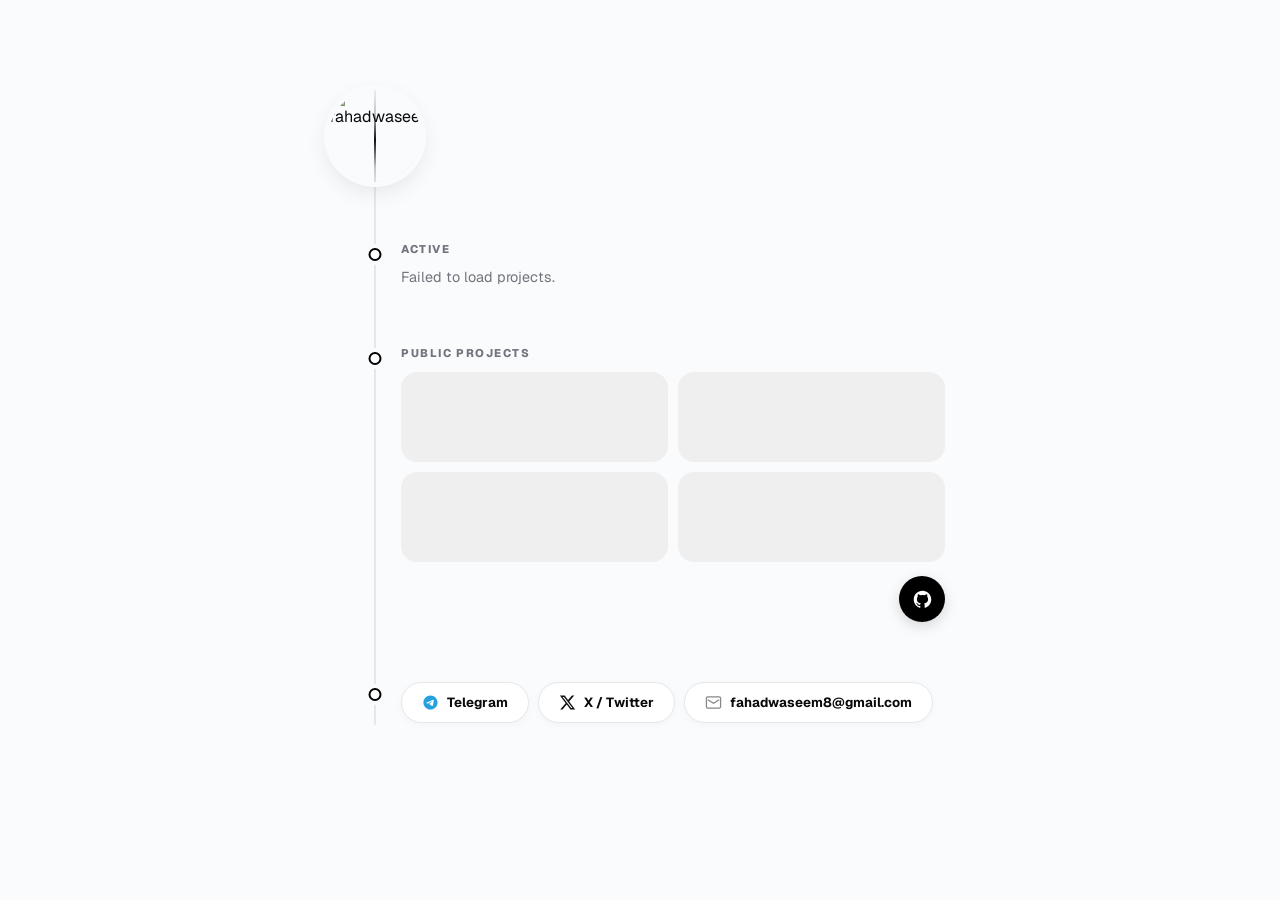
==== index.html @ f8cace6e "added github homepage" ====
<!doctype html>
<html lang="en">
  <head>
    <meta charset="UTF-8" />
    <meta name="viewport" content="width=device-width, initial-scale=1.0" />
    <title>Fahad Waseem</title>
    <link rel="stylesheet" href="style.css" />
    <link
      href="https://fonts.googleapis.com/css2?family=Geist:wght@400;600;800;900&display=swap"
      rel="stylesheet"
    />
  </head>
  <body>
    <div class="canvas">
      <div class="thread" id="thread">
        <div class="spark"></div>
      </div>

      <div class="node node-avatar">
        <div class="dot-avatar">
          <img id="ava" class="ava" alt="avatar" />
        </div>
      </div>

      <div class="node">
        <div class="dot dot-green"></div>
        <div class="lbl">Active</div>
        <div id="active-wrap">
          <div class="skel skel-active"></div>
        </div>
      </div>

      <div class="node">
        <div class="dot"></div>
        <div class="lbl">Public Projects</div>
        <div id="grid-wrap">
          <div class="skel-grid">
            <div class="skel skel-card"></div>
            <div class="skel skel-card"></div>
            <div class="skel skel-card"></div>
            <div class="skel skel-card"></div>
          </div>
        </div>
        <div class="proj-foot">
          <a
            id="github-btn"
            target="_blank"
            rel="noopener noreferrer"
            class="gh-btn"
            title="GitHub"
          >
            <svg viewBox="0 0 24 24" fill="currentColor">
              <path
                d="M12 2C6.477 2 2 6.477 2 12c0 4.418 2.865 8.166 6.839 9.489.5.092.682-.217.682-.482 0-.237-.009-.868-.013-1.703-2.782.604-3.369-1.342-3.369-1.342-.454-1.155-1.11-1.463-1.11-1.463-.908-.62.069-.608.069-.608 1.003.07 1.531 1.03 1.531 1.03.892 1.529 2.341 1.087 2.91.832.092-.647.35-1.088.636-1.338-2.22-.253-4.555-1.11-4.555-4.943 0-1.091.39-1.984 1.029-2.683-.103-.253-.446-1.27.098-2.647 0 0 .84-.269 2.75 1.025A9.578 9.578 0 0 1 12 6.836a9.59 9.59 0 0 1 2.504.337c1.909-1.294 2.747-1.025 2.747-1.025.546 1.377.203 2.394.1 2.647.64.699 1.028 1.592 1.028 2.683 0 3.842-2.339 4.687-4.566 4.935.359.309.678.919.678 1.852 0 1.336-.012 2.415-.012 2.741 0 .267.18.578.688.48C19.138 20.163 22 16.418 22 12c0-5.523-4.477-10-10-10z"
              />
            </svg>
          </a>
        </div>
      </div>

      <div class="node">
        <div class="dot"></div>
        <div id="slist" class="socials"></div>
      </div>
    </div>

    <div id="toast" class="toast">Copied</div>

    <script src="info.js"></script>
    <script src="script.js"></script>
  </body>
</html>
---- style.css ----
@property --angle {
  syntax: "<angle>";
  initial-value: 0deg;
  inherits: false;
}

:root {
  --bg: #fafbfc;
  --fg: #0a0a0b;
  --muted: #73737d;
  --border: #e5e7eb;
  --card: #ffffff;
  --accent: #000000;
  --green: #16a34a;
  --green-bg: #dcfce7;
  --ava: 80px;
  --dot-x: 54px;
  --gap: 22px;
}

*,
*::before,
*::after {
  margin: 0;
  padding: 0;
  box-sizing: border-box;
  -webkit-tap-highlight-color: transparent;
}

body {
  font-family: "Geist", sans-serif;
  background: var(--bg);
  color: var(--fg);
  min-height: 100dvh;
  display: flex;
  justify-content: center;
  overflow-x: hidden;
}

.canvas {
  width: 100%;
  max-width: 650px;
  padding: 70px 20px 80px 0;
  position: relative;
}

/* ── Thread ── */
.thread {
  position: absolute;
  left: var(--dot-x);
  top: 70px;
  width: 2px;
  background: var(--border);
  border-radius: 2px;
  transform: translateX(-50%);
  overflow: hidden;
}

.spark {
  position: absolute;
  left: 0;
  width: 100%;
  height: 90px;
  border-radius: 2px;
  transition: background 0.4s ease;
}

/* ── Nodes ── */
.node {
  position: relative;
  padding-left: calc(var(--dot-x) + var(--gap));
  margin-bottom: 60px;
  animation: fadeUp 0.7s cubic-bezier(0.2, 1, 0.2, 1) backwards;
}
.node:nth-child(2) {
  animation-delay: 0.05s;
}
.node:nth-child(3) {
  animation-delay: 0.12s;
}
.node:nth-child(4) {
  animation-delay: 0.19s;
}
.node:nth-child(5) {
  animation-delay: 0.26s;
}

@keyframes fadeUp {
  from {
    opacity: 0;
    transform: translateY(22px);
  }
  to {
    opacity: 1;
    transform: translateY(0);
  }
}

/* ── Avatar ── */
.dot-avatar {
  position: absolute;
  left: var(--dot-x);
  top: 0;
  transform: translateX(-50%);
  z-index: 3;
}

.ava {
  width: var(--ava);
  height: var(--ava);
  border-radius: 50%;
  object-fit: cover;
  display: block;
  box-shadow:
    0 0 0 5px var(--bg),
    0 8px 24px rgba(0, 0, 0, 0.1);
  transition:
    transform 0.5s cubic-bezier(0.34, 1.56, 0.64, 1),
    box-shadow 0.4s;
}
.ava:hover {
  transform: scale(1.08) rotate(-4deg);
}
.ava.pulse-green {
  box-shadow:
    0 0 0 5px var(--bg),
    0 0 0 8px rgba(22, 163, 74, 0.3),
    0 8px 24px rgba(0, 0, 0, 0.1);
}

.node-avatar {
  min-height: var(--ava);
}

/* ── Dots ── */
.dot {
  position: absolute;
  left: var(--dot-x);
  top: 6px;
  transform: translateX(-50%);
  width: 13px;
  height: 13px;
  border-radius: 50%;
  background: var(--card);
  border: 2.5px solid var(--accent);
  box-shadow: 0 0 0 4px var(--bg);
  z-index: 3;
  transition:
    background 0.3s,
    border-color 0.3s,
    box-shadow 0.3s;
}

.dot.green {
  background: var(--green);
  border-color: var(--green);
  box-shadow:
    0 0 0 4px var(--bg),
    0 0 0 7px rgba(22, 163, 74, 0.35);
  animation: dotPulse 1.8s ease-in-out infinite;
}

@keyframes dotPulse {
  0%,
  100% {
    box-shadow:
      0 0 0 4px var(--bg),
      0 0 0 7px rgba(22, 163, 74, 0.35);
  }
  50% {
    box-shadow:
      0 0 0 4px var(--bg),
      0 0 0 12px rgba(22, 163, 74, 0);
  }
}

/* ── Section label ── */
.lbl {
  display: block;
  font-size: 0.7rem;
  font-weight: 800;
  text-transform: uppercase;
  letter-spacing: 0.14em;
  color: var(--muted);
  margin-bottom: 12px;
}

/* ── Active card ── */
.active-card {
  --r: 22px;
  display: flex;
  flex-direction: column;
  gap: 11px;
  background: var(--card);
  border: 1.5px solid var(--border);
  border-radius: var(--r);
  padding: 26px 28px;
  text-decoration: none;
  color: inherit;
  box-shadow: 0 12px 32px rgba(0, 0, 0, 0.04);
  position: relative;
  isolation: isolate;
  transition:
    transform 0.35s cubic-bezier(0.16, 1, 0.3, 1),
    box-shadow 0.35s,
    border-color 0.3s;
}
.active-card:hover {
  transform: translateY(-3px) scale(1.005);
  box-shadow: 0 20px 44px rgba(0, 0, 0, 0.08);
}

.active-card::before {
  content: "";
  position: absolute;
  inset: -2px;
  border-radius: calc(var(--r) + 2px);
  background: conic-gradient(
    from var(--angle),
    transparent 0deg,
    #16a34a 40deg,
    #4ade80 70deg,
    #16a34a 110deg,
    transparent 160deg
  );
  -webkit-mask:
    linear-gradient(#fff 0 0) content-box,
    linear-gradient(#fff 0 0);
  -webkit-mask-composite: xor;
  mask-composite: exclude;
  padding: 2px;
  opacity: 0;
  z-index: -1;
  pointer-events: none;
  animation: traceSpin 1.6s linear infinite;
  transition: opacity 0.3s;
}

.active-card.traced::before {
  opacity: 1;
}

@keyframes traceSpin {
  to {
    --angle: 360deg;
  }
}

.active-top {
  display: flex;
  align-items: flex-start;
  justify-content: space-between;
  gap: 10px;
}
.active-name {
  font-size: 1.5rem;
  font-weight: 800;
  letter-spacing: -0.03em;
  line-height: 1.1;
  flex: 1;
}
.badge {
  display: inline-flex;
  align-items: center;
  gap: 5px;
  font-size: 0.68rem;
  font-weight: 800;
  letter-spacing: 0.07em;
  color: var(--green);
  background: var(--green-bg);
  border-radius: 100px;
  padding: 4px 10px;
  flex-shrink: 0;
  margin-top: 2px;
}
.badge::before {
  content: "";
  width: 6px;
  height: 6px;
  background: var(--green);
  border-radius: 50%;
  animation: badgeDot 2s infinite;
}
@keyframes badgeDot {
  0%,
  100% {
    opacity: 1;
    transform: scale(1);
  }
  50% {
    opacity: 0.4;
    transform: scale(0.7);
  }
}

.active-desc {
  font-size: 0.93rem;
  color: var(--muted);
  line-height: 1.65;
}
.active-meta {
  display: flex;
  align-items: center;
  gap: 12px;
  margin-top: 2px;
}
.stars {
  display: inline-flex;
  align-items: center;
  gap: 4px;
  font-size: 0.78rem;
  font-weight: 800;
  color: #d97706;
}
.stars svg {
  width: 12px;
  height: 12px;
  fill: currentColor;
}
.ago {
  font-size: 0.73rem;
  font-weight: 600;
  color: var(--muted);
}

/* ── Grid ── */
.grid {
  display: grid;
  grid-template-columns: 1fr 1fr;
  gap: 10px;
  margin-bottom: 14px;
}

.gcard {
  --r: 16px;
  display: flex;
  flex-direction: column;
  gap: 7px;
  background: var(--card);
  border: 1.5px solid var(--border);
  border-radius: var(--r);
  padding: 16px 18px;
  text-decoration: none;
  color: inherit;
  position: relative;
  isolation: isolate;
  box-shadow: 0 3px 10px rgba(0, 0, 0, 0.03);
  transition:
    transform 0.3s cubic-bezier(0.16, 1, 0.3, 1),
    box-shadow 0.3s,
    border-color 0.2s;
}
.gcard:hover {
  transform: translateY(-2px);
  box-shadow: 0 10px 24px rgba(0, 0, 0, 0.07);
}

.gcard::before {
  content: "";
  position: absolute;
  inset: -2px;
  border-radius: calc(var(--r) + 2px);
  background: conic-gradient(
    from var(--angle),
    transparent 0deg,
    #111 50deg,
    #666 80deg,
    #111 110deg,
    transparent 160deg
  );
  -webkit-mask:
    linear-gradient(#fff 0 0) content-box,
    linear-gradient(#fff 0 0);
  -webkit-mask-composite: xor;
  mask-composite: exclude;
  padding: 2px;
  opacity: 0;
  z-index: -1;
  pointer-events: none;
  animation: traceSpin 1.4s linear infinite;
  transition: opacity 0.25s;
}
.gcard.traced::before {
  opacity: 1;
}

.gcard-top {
  display: flex;
  align-items: flex-start;
  justify-content: space-between;
  gap: 6px;
}
.gname {
  font-size: 0.9rem;
  font-weight: 800;
  letter-spacing: -0.02em;
  line-height: 1.2;
  flex: 1;
}
.gdesc {
  font-size: 0.75rem;
  color: var(--muted);
  line-height: 1.5;
  display: -webkit-box;
  -webkit-line-clamp: 2;
  -webkit-box-orient: vertical;
  overflow: hidden;
}

/* ── GitHub button ── */
.proj-foot {
  display: flex;
  justify-content: flex-end;
  margin-top: 6px;
}

.gh-btn {
  width: 46px;
  height: 46px;
  background: var(--accent);
  color: var(--card);
  border-radius: 50%;
  display: flex;
  align-items: center;
  justify-content: center;
  text-decoration: none;
  box-shadow: 0 4px 14px rgba(0, 0, 0, 0.15);
  transition:
    transform 0.35s cubic-bezier(0.34, 1.56, 0.64, 1),
    box-shadow 0.35s;
  position: relative;
  isolation: isolate;
}
.gh-btn:hover {
  transform: scale(1.12);
  box-shadow: 0 8px 22px rgba(0, 0, 0, 0.25);
}
.gh-btn.glowing {
  box-shadow:
    0 0 0 3px var(--bg),
    0 0 0 6px rgba(0, 0, 0, 0.4),
    0 0 18px rgba(0, 0, 0, 0.3),
    0 4px 14px rgba(0, 0, 0, 0.15);
  animation: ghGlow 0.6s ease-in-out infinite alternate;
}
@keyframes ghGlow {
  from {
    box-shadow:
      0 0 0 3px var(--bg),
      0 0 0 5px rgba(0, 0, 0, 0.3),
      0 0 12px rgba(0, 0, 0, 0.2);
  }
  to {
    box-shadow:
      0 0 0 3px var(--bg),
      0 0 0 8px rgba(0, 0, 0, 0.5),
      0 0 24px rgba(0, 0, 0, 0.35);
  }
}
.gh-btn svg {
  width: 21px;
  height: 21px;
}

/* ── Skeletons ── */
.skel {
  border-radius: 22px;
  background: linear-gradient(90deg, #efefef 25%, #f8f8f8 50%, #efefef 75%);
  background-size: 400% 100%;
  animation: shimmer 1.4s infinite;
}
.skel-active {
  height: 130px;
}
.skel-grid {
  display: grid;
  grid-template-columns: 1fr 1fr;
  gap: 10px;
  margin-bottom: 14px;
}
.skel-card {
  height: 90px;
  border-radius: 16px;
}

@keyframes shimmer {
  0% {
    background-position: 100% 50%;
  }
  100% {
    background-position: 0% 50%;
  }
}

/* ── Socials ── */
.socials {
  display: flex;
  flex-wrap: wrap;
  gap: 9px;
}

.pill {
  display: inline-flex;
  align-items: center;
  gap: 8px;
  padding: 11px 20px;
  background: var(--card);
  border: 1.5px solid var(--border);
  border-radius: 100px;
  font-size: 0.83rem;
  font-weight: 700;
  color: var(--fg);
  text-decoration: none;
  box-shadow: 0 2px 8px rgba(0, 0, 0, 0.03);
  transition:
    background 0.25s,
    color 0.25s,
    transform 0.25s cubic-bezier(0.16, 1, 0.3, 1),
    box-shadow 0.25s,
    border-color 0.25s;
}
.pill svg {
  width: 17px;
  height: 17px;
  flex-shrink: 0;
  transition: color 0.25s;
}
.pill:hover {
  background: var(--accent);
  color: var(--card);
  transform: translateY(-2px);
  box-shadow: 0 8px 18px rgba(0, 0, 0, 0.12);
}
.pill:hover svg {
  color: var(--card) !important;
}

.pill.glowing {
  border-color: var(--accent);
  box-shadow:
    0 0 0 2px rgba(0, 0, 0, 0.08),
    0 4px 14px rgba(0, 0, 0, 0.1);
  transform: translateY(-1px);
}

/* ── Toast ── */
.toast {
  position: fixed;
  bottom: -50px;
  left: 50%;
  transform: translateX(-50%);
  background: var(--accent);
  color: #fff;
  padding: 11px 22px;
  border-radius: 50px;
  font-size: 0.83rem;
  font-weight: 700;
  transition: bottom 0.4s cubic-bezier(0.34, 1.56, 0.64, 1);
  z-index: 999;
  white-space: nowrap;
}
.toast.on {
  bottom: 36px;
}

/* ═══════════════════════════════════════════
   RESPONSIVE
   ═══════════════════════════════════════════ */

@media (min-width: 1280px) {
  :root {
    --ava: 92px;
    --dot-x: 60px;
    --gap: 26px;
  }
  .canvas {
    padding-top: 90px;
  }
  .thread {
    top: 90px;
  }
  .active-card {
    padding: 32px 34px;
  }
  .active-name {
    font-size: 1.65rem;
  }
}

@media (min-width: 900px) and (max-width: 1279px) {
  .canvas {
    max-width: 720px;
  }
}

@media (max-width: 899px) {
  .canvas {
    padding-top: 60px;
  }
  .thread {
    top: 60px;
  }
}

@media (min-width: 600px) and (max-width: 899px) {
  :root {
    --ava: 74px;
    --dot-x: 50px;
    --gap: 20px;
  }
  .canvas {
    max-width: 100%;
  }
  .active-card {
    padding: 22px 24px;
  }
  .active-name {
    font-size: 1.3rem;
  }
  .node {
    margin-bottom: 52px;
  }
}

@media (min-width: 380px) and (max-width: 599px) {
  :root {
    --ava: 68px;
    --dot-x: 46px;
    --gap: 18px;
  }
  .active-card {
    padding: 18px 20px;
    border-radius: 18px;
  }
  .active-name {
    font-size: 1.2rem;
  }
  .active-desc {
    font-size: 0.88rem;
  }
  .grid {
    grid-template-columns: 1fr;
  }
  .skel-grid {
    grid-template-columns: 1fr;
  }
  .gcard {
    padding: 14px 16px;
  }
  .node {
    margin-bottom: 48px;
  }
  .pill {
    padding: 10px 16px;
    font-size: 0.8rem;
  }
}

@media (max-width: 379px) {
  :root {
    --ava: 60px;
    --dot-x: 42px;
    --gap: 16px;
  }
  .active-card {
    padding: 16px 18px;
    border-radius: 16px;
    gap: 9px;
  }
  .active-name {
    font-size: 1.1rem;
  }
  .active-desc {
    font-size: 0.84rem;
  }
  .badge {
    font-size: 0.62rem;
    padding: 3px 8px;
  }
  .grid {
    grid-template-columns: 1fr;
  }
  .skel-grid {
    grid-template-columns: 1fr;
  }
  .gcard {
    padding: 12px 14px;
    border-radius: 13px;
  }
  .gname {
    font-size: 0.85rem;
  }
  .gdesc {
    font-size: 0.73rem;
  }
  .node {
    margin-bottom: 42px;
  }
  .pill {
    padding: 9px 14px;
    font-size: 0.77rem;
    gap: 6px;
  }
  .pill svg {
    width: 15px;
    height: 15px;
  }
  .gh-btn {
    width: 40px;
    height: 40px;
  }
  .gh-btn svg {
    width: 18px;
    height: 18px;
  }
  .lbl {
    font-size: 0.66rem;
  }
}

@media (max-width: 319px) {
  :root {
    --ava: 54px;
    --dot-x: 38px;
    --gap: 14px;
  }
  .active-name {
    font-size: 1rem;
  }
  .pill {
    padding: 8px 12px;
    font-size: 0.73rem;
  }
}

@media (prefers-reduced-motion: reduce) {
  *,
  *::before,
  *::after {
    animation-duration: 0.01ms !important;
    animation-iteration-count: 1 !important;
    transition-duration: 0.01ms !important;
  }
  .spark {
    display: none;
  }
  .dot.green {
    animation: none;
  }
  .badge::before {
    animation: none;
  }
  .ava:hover {
    transform: none;
  }
  .active-card::before,
  .gcard::before {
    display: none;
  }
}
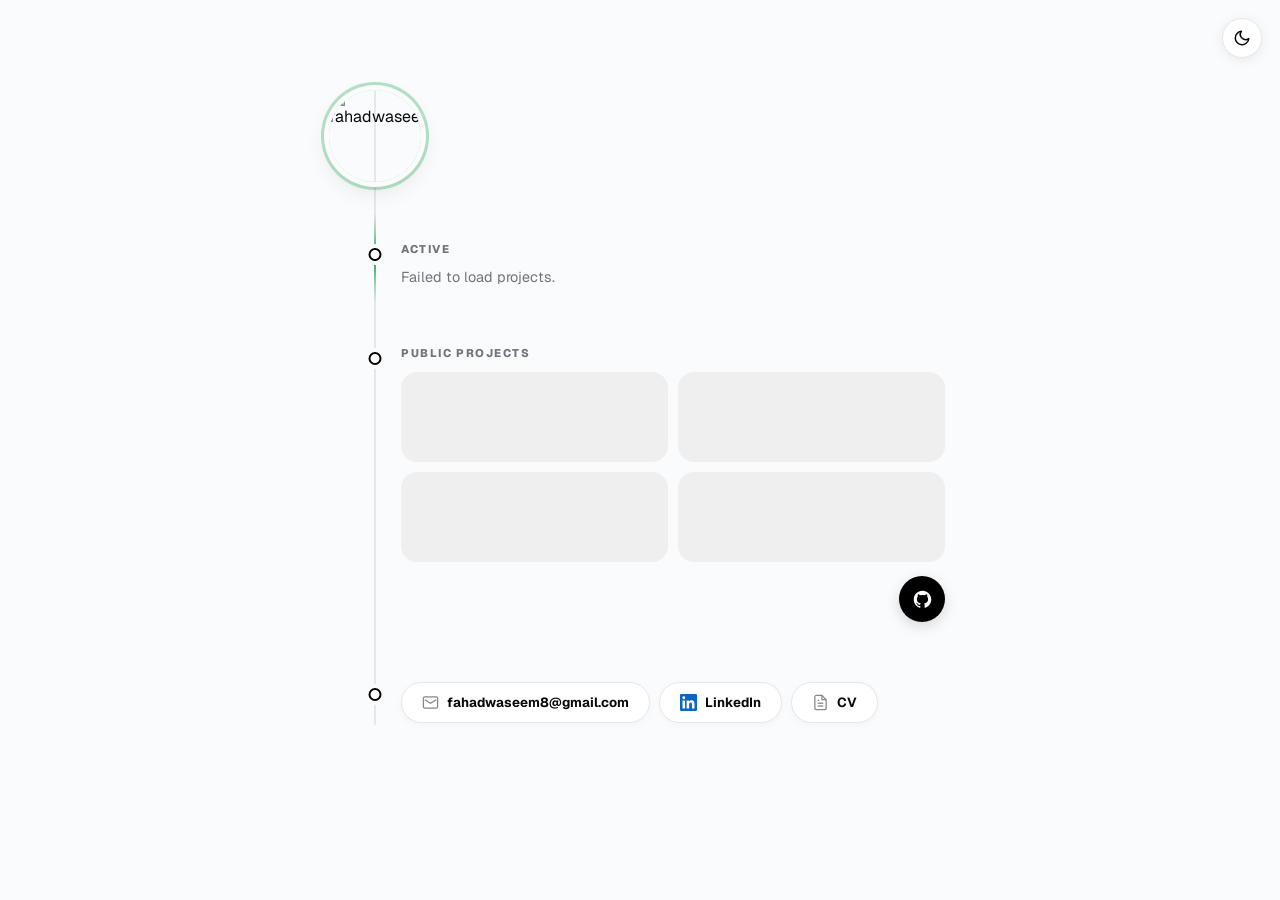
==== commit bc1bc0ee: "feat: implement system-aware dark mode with persistent user preference toggle" ====
--- a/index.html
+++ b/index.html
@@ -64,6 +64,25 @@
       </div>
     </div>
 
+    <button id="theme-toggle" class="theme-toggle" title="Toggle theme" aria-label="Toggle dark/light mode">
+      <!-- Sun icon (shown in dark mode) -->
+      <svg class="icon-sun" viewBox="0 0 24 24" fill="none" stroke="currentColor" stroke-width="2" stroke-linecap="round" stroke-linejoin="round">
+        <circle cx="12" cy="12" r="5"/>
+        <line x1="12" y1="1" x2="12" y2="3"/>
+        <line x1="12" y1="21" x2="12" y2="23"/>
+        <line x1="4.22" y1="4.22" x2="5.64" y2="5.64"/>
+        <line x1="18.36" y1="18.36" x2="19.78" y2="19.78"/>
+        <line x1="1" y1="12" x2="3" y2="12"/>
+        <line x1="21" y1="12" x2="23" y2="12"/>
+        <line x1="4.22" y1="19.78" x2="5.64" y2="18.36"/>
+        <line x1="18.36" y1="5.64" x2="19.78" y2="4.22"/>
+      </svg>
+      <!-- Moon icon (shown in light mode) -->
+      <svg class="icon-moon" viewBox="0 0 24 24" fill="none" stroke="currentColor" stroke-width="2" stroke-linecap="round" stroke-linejoin="round">
+        <path d="M21 12.79A9 9 0 1 1 11.21 3 7 7 0 0 0 21 12.79z"/>
+      </svg>
+    </button>
+
     <div id="toast" class="toast">Copied</div>
 
     <script src="info.js"></script>
--- a/style.css
+++ b/style.css
@@ -16,6 +16,52 @@
   --ava: 80px;
   --dot-x: 54px;
   --gap: 22px;
+  --skel-base: #efefef;
+  --skel-shine: #f8f8f8;
+  --spark-dark: rgba(0,0,0,0.15);
+  --spark-mid: #111;
+  --theme-toggle-bg: rgba(0,0,0,0.06);
+  --theme-toggle-hover: rgba(0,0,0,0.1);
+  color-scheme: light;
+}
+
+/* ── Dark theme ── */
+[data-theme="dark"] {
+  --bg: #0d0d0f;
+  --fg: #f0f0f2;
+  --muted: #8a8a96;
+  --border: #1f2028;
+  --card: #141418;
+  --accent: #ffffff;
+  --green: #22c55e;
+  --green-bg: rgba(34,197,94,0.12);
+  --skel-base: #1a1a1e;
+  --skel-shine: #22222a;
+  --spark-dark: rgba(255,255,255,0.1);
+  --spark-mid: #d0d0d8;
+  --theme-toggle-bg: rgba(255,255,255,0.08);
+  --theme-toggle-hover: rgba(255,255,255,0.13);
+  color-scheme: dark;
+}
+
+@media (prefers-color-scheme: dark) {
+  :root:not([data-theme="light"]) {
+    --bg: #0d0d0f;
+    --fg: #f0f0f2;
+    --muted: #8a8a96;
+    --border: #1f2028;
+    --card: #141418;
+    --accent: #ffffff;
+    --green: #22c55e;
+    --green-bg: rgba(34,197,94,0.12);
+    --skel-base: #1a1a1e;
+    --skel-shine: #22222a;
+    --spark-dark: rgba(255,255,255,0.1);
+    --spark-mid: #d0d0d8;
+    --theme-toggle-bg: rgba(255,255,255,0.08);
+    --theme-toggle-hover: rgba(255,255,255,0.13);
+    color-scheme: dark;
+  }
 }
 
 *,
@@ -25,6 +71,12 @@
   padding: 0;
   box-sizing: border-box;
   -webkit-tap-highlight-color: transparent;
+}
+
+html {
+  transition:
+    background-color 0.35s ease,
+    color 0.35s ease;
 }
 
 body {
@@ -402,7 +454,7 @@
   color: var(--muted);
   line-height: 1.5;
   display: -webkit-box;
-  -webkit-line-clamp: 2;
+  -webkit-line-clamp: 4;
   -webkit-box-orient: vertical;
   overflow: hidden;
 }
@@ -465,7 +517,7 @@
 /* ── Skeletons ── */
 .skel {
   border-radius: 22px;
-  background: linear-gradient(90deg, #efefef 25%, #f8f8f8 50%, #efefef 75%);
+  background: linear-gradient(90deg, var(--skel-base) 25%, var(--skel-shine) 50%, var(--skel-base) 75%);
   background-size: 400% 100%;
   animation: shimmer 1.4s infinite;
 }
@@ -490,6 +542,61 @@
   100% {
     background-position: 0% 50%;
   }
+}
+
+/* ── Theme toggle button ── */
+.theme-toggle {
+  position: fixed;
+  top: 18px;
+  right: 18px;
+  z-index: 100;
+  width: 40px;
+  height: 40px;
+  border-radius: 50%;
+  border: 1.5px solid var(--border);
+  background: var(--card);
+  cursor: pointer;
+  display: flex;
+  align-items: center;
+  justify-content: center;
+  box-shadow: 0 2px 12px rgba(0,0,0,0.08);
+  transition:
+    background 0.3s,
+    border-color 0.3s,
+    transform 0.35s cubic-bezier(0.34, 1.56, 0.64, 1),
+    box-shadow 0.3s;
+  color: var(--fg);
+}
+.theme-toggle:hover {
+  transform: scale(1.12) rotate(15deg);
+  box-shadow: 0 6px 20px rgba(0,0,0,0.14);
+  background: var(--theme-toggle-hover);
+}
+.theme-toggle svg {
+  width: 18px;
+  height: 18px;
+  position: absolute;
+  transition:
+    opacity 0.3s ease,
+    transform 0.35s cubic-bezier(0.34, 1.56, 0.64, 1);
+}
+.icon-sun {
+  opacity: 0;
+  transform: rotate(90deg) scale(0.5);
+}
+.icon-moon {
+  opacity: 1;
+  transform: rotate(0deg) scale(1);
+}
+[data-theme="dark"] .icon-sun,
+:root:not([data-theme="light"]):is(.dark-os) .icon-sun {
+  opacity: 1;
+  transform: rotate(0deg) scale(1);
+}
+[data-theme="dark"] .icon-moon,
+:root:not([data-theme="light"]):is(.dark-os) .icon-moon {
+  opacity: 0;
+  transform: rotate(-90deg) scale(0.5);
 }
 
 /* ── Socials ── */
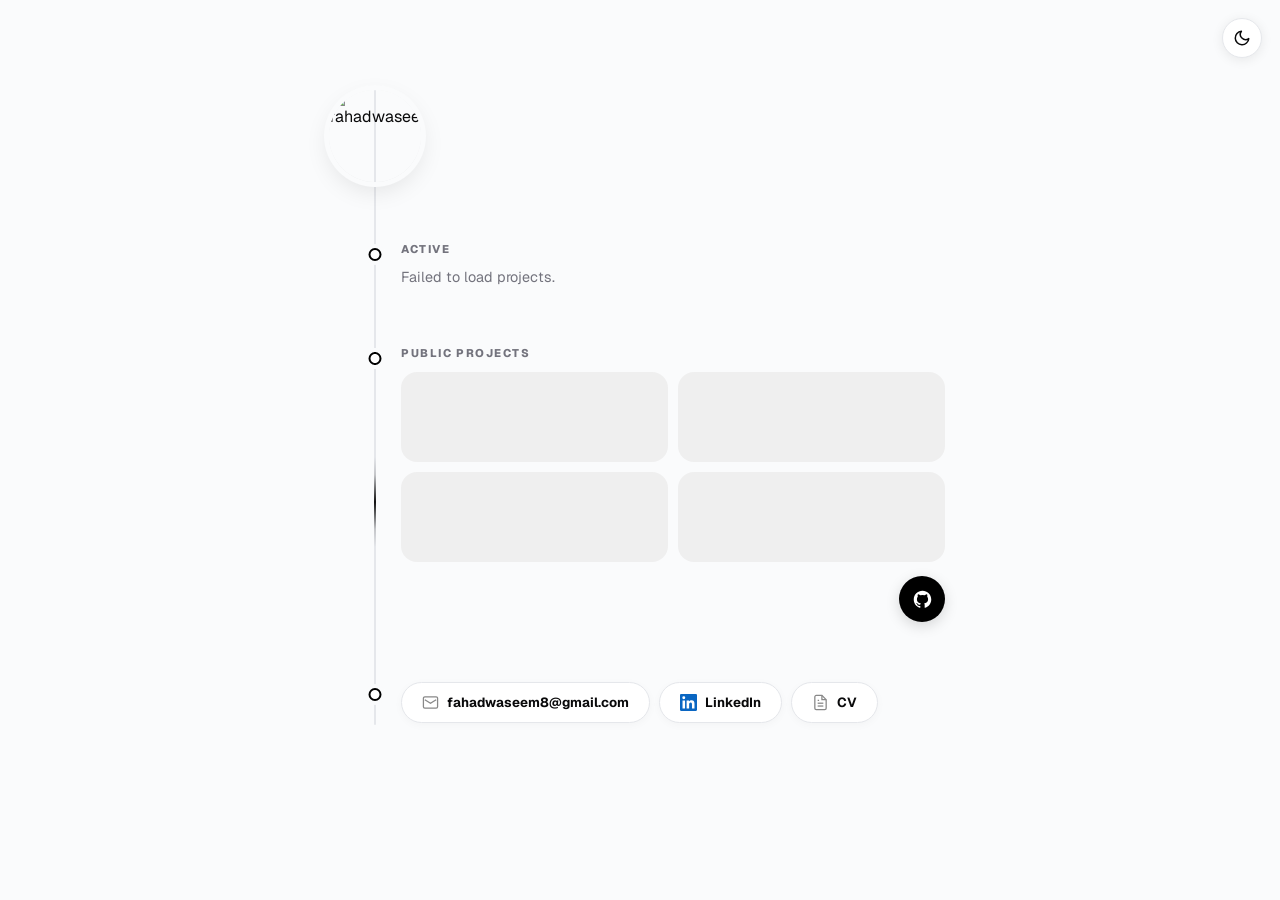
==== commit e054973b: "style: set explicit width and height attributes on GitHub icon SVG" ====
--- a/index.html
+++ b/index.html
@@ -49,7 +49,7 @@
             class="gh-btn"
             title="GitHub"
           >
-            <svg viewBox="0 0 24 24" fill="currentColor">
+            <svg width="21" height="21" viewBox="0 0 24 24" fill="currentColor">
               <path
                 d="M12 2C6.477 2 2 6.477 2 12c0 4.418 2.865 8.166 6.839 9.489.5.092.682-.217.682-.482 0-.237-.009-.868-.013-1.703-2.782.604-3.369-1.342-3.369-1.342-.454-1.155-1.11-1.463-1.11-1.463-.908-.62.069-.608.069-.608 1.003.07 1.531 1.03 1.531 1.03.892 1.529 2.341 1.087 2.91.832.092-.647.35-1.088.636-1.338-2.22-.253-4.555-1.11-4.555-4.943 0-1.091.39-1.984 1.029-2.683-.103-.253-.446-1.27.098-2.647 0 0 .84-.269 2.75 1.025A9.578 9.578 0 0 1 12 6.836a9.59 9.59 0 0 1 2.504.337c1.909-1.294 2.747-1.025 2.747-1.025.546 1.377.203 2.394.1 2.647.64.699 1.028 1.592 1.028 2.683 0 3.842-2.339 4.687-4.566 4.935.359.309.678.919.678 1.852 0 1.336-.012 2.415-.012 2.741 0 .267.18.578.688.48C19.138 20.163 22 16.418 22 12c0-5.523-4.477-10-10-10z"
               />
--- a/style.css
+++ b/style.css
@@ -514,6 +514,18 @@
   height: 21px;
 }
 
+/* Dark mode: flip GitHub button so it stays dark bg / light icon */
+[data-theme="dark"] .gh-btn {
+  background: var(--card);
+  color: var(--fg);
+}
+@media (prefers-color-scheme: dark) {
+  :root:not([data-theme="light"]) .gh-btn {
+    background: var(--card);
+    color: var(--fg);
+  }
+}
+
 /* ── Skeletons ── */
 .skel {
   border-radius: 22px;
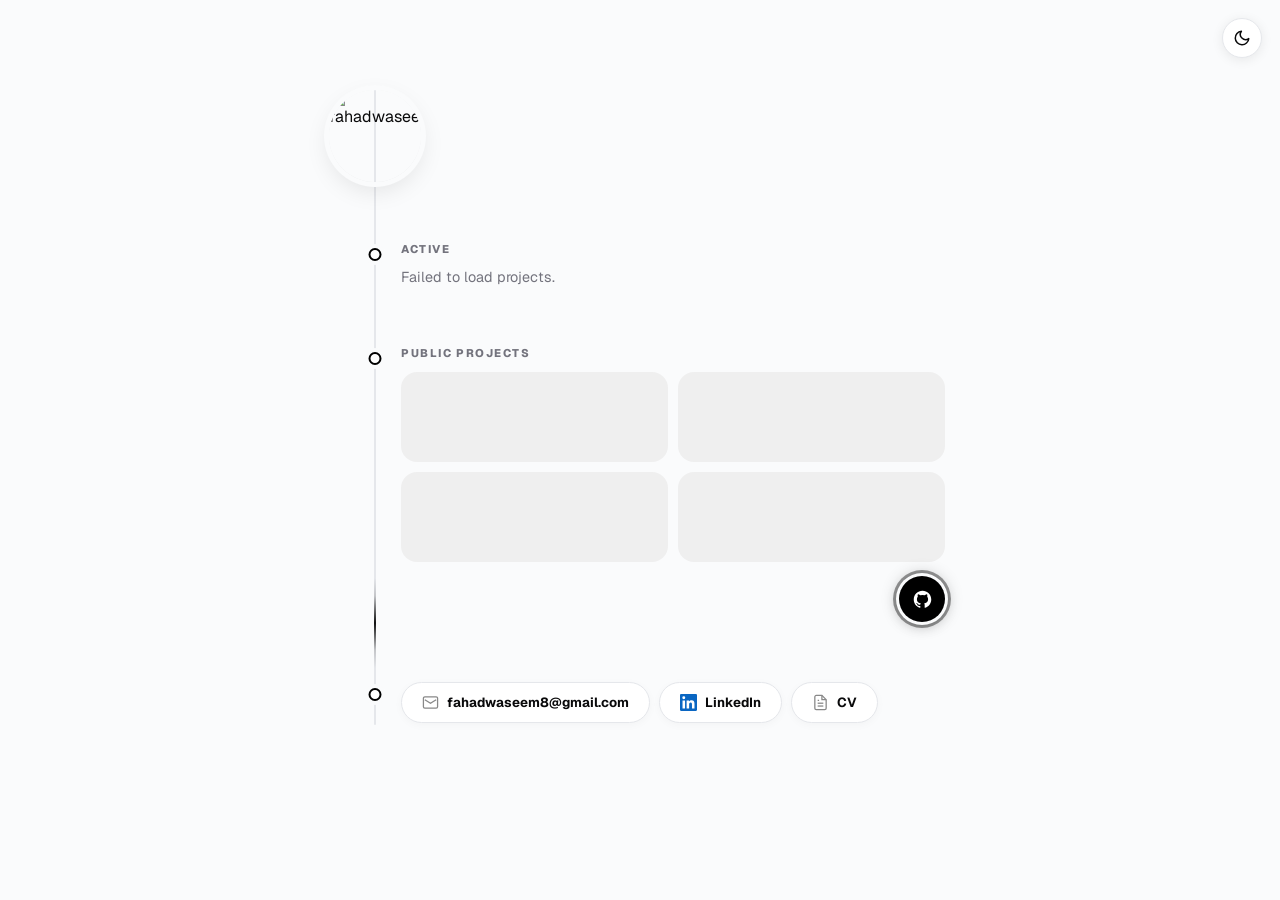
==== commit 159b7628: "perf: add stylesheet load blocking to prevent flash of unstyled content" ====
--- a/index.html
+++ b/index.html
@@ -4,7 +4,9 @@
     <meta charset="UTF-8" />
     <meta name="viewport" content="width=device-width, initial-scale=1.0" />
     <title>Fahad Waseem</title>
-    <link rel="stylesheet" href="style.css" />
+    <style>body{visibility:hidden}</style>
+    <link rel="stylesheet" href="style.css" onload="document.body.style.visibility='visible'" />
+    <noscript><style>body{visibility:visible}</style></noscript>
     <link
       href="https://fonts.googleapis.com/css2?family=Geist:wght@400;600;800;900&display=swap"
       rel="stylesheet"
